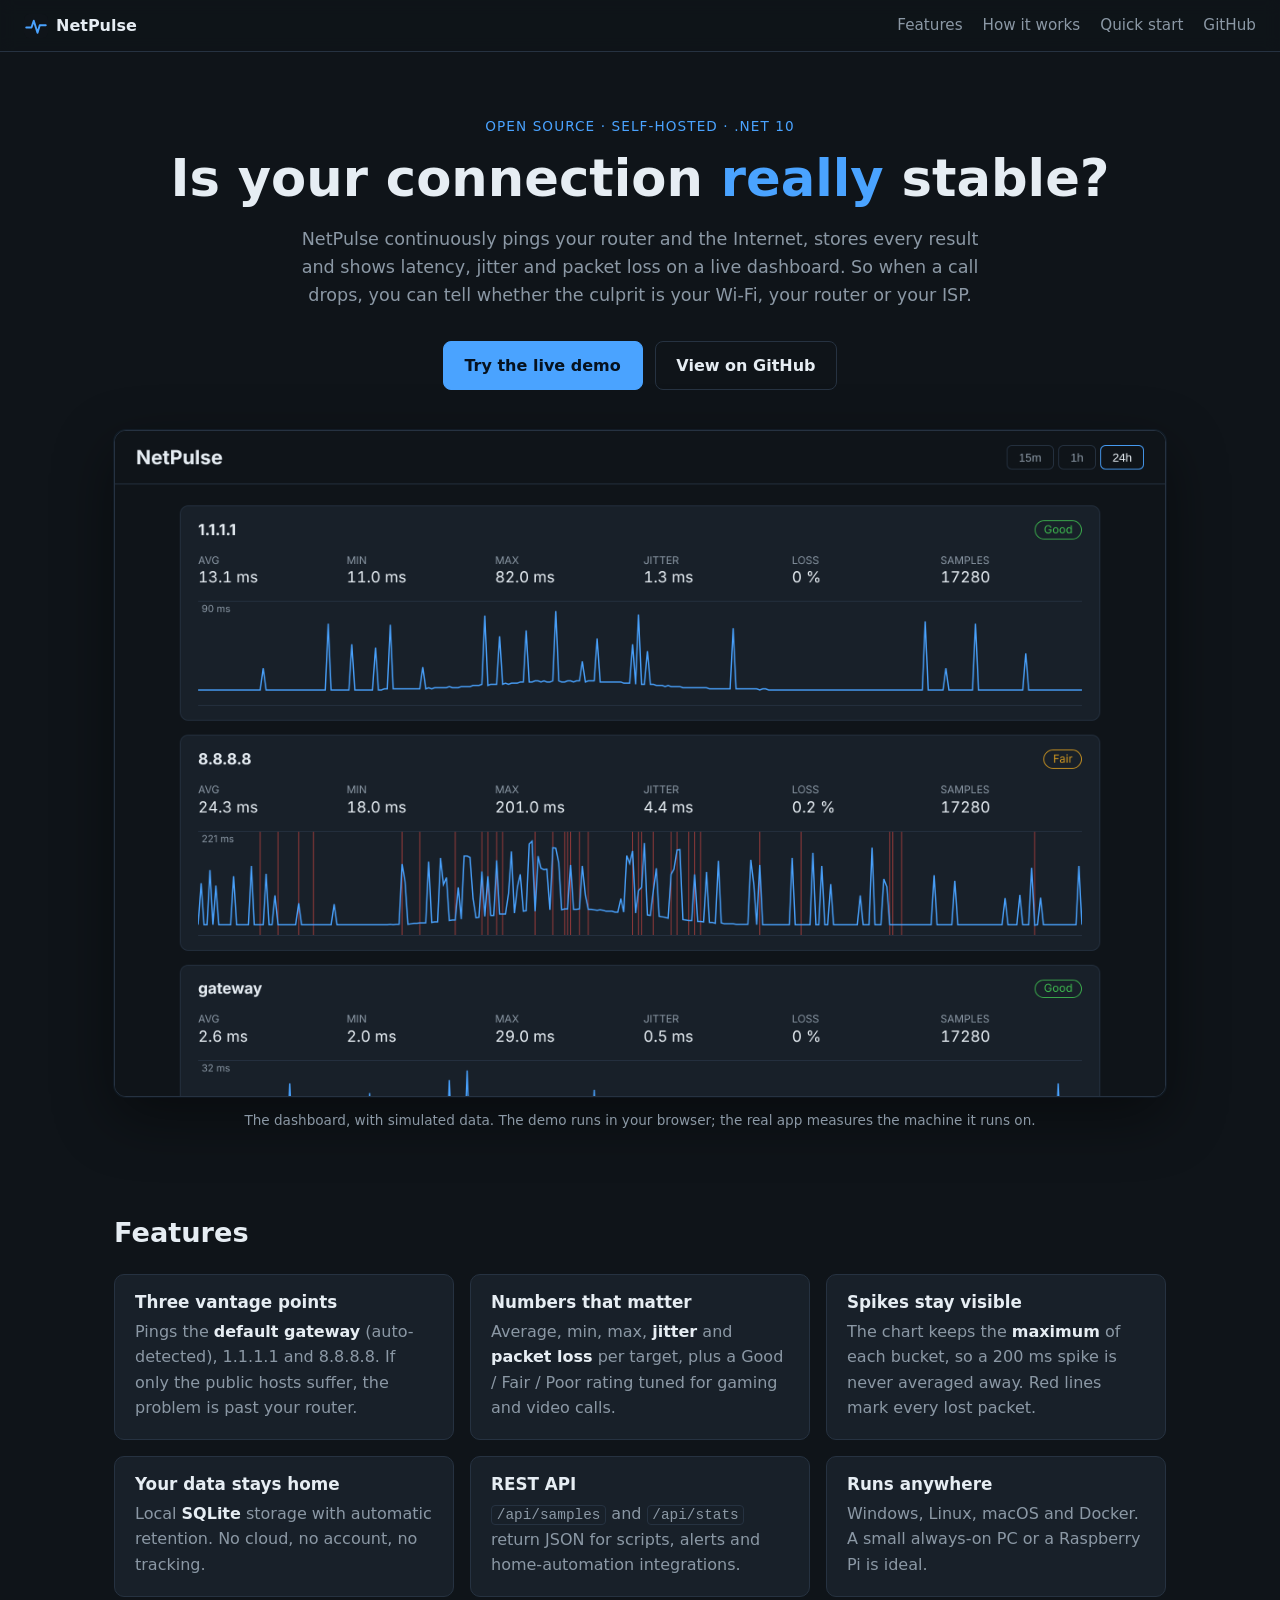
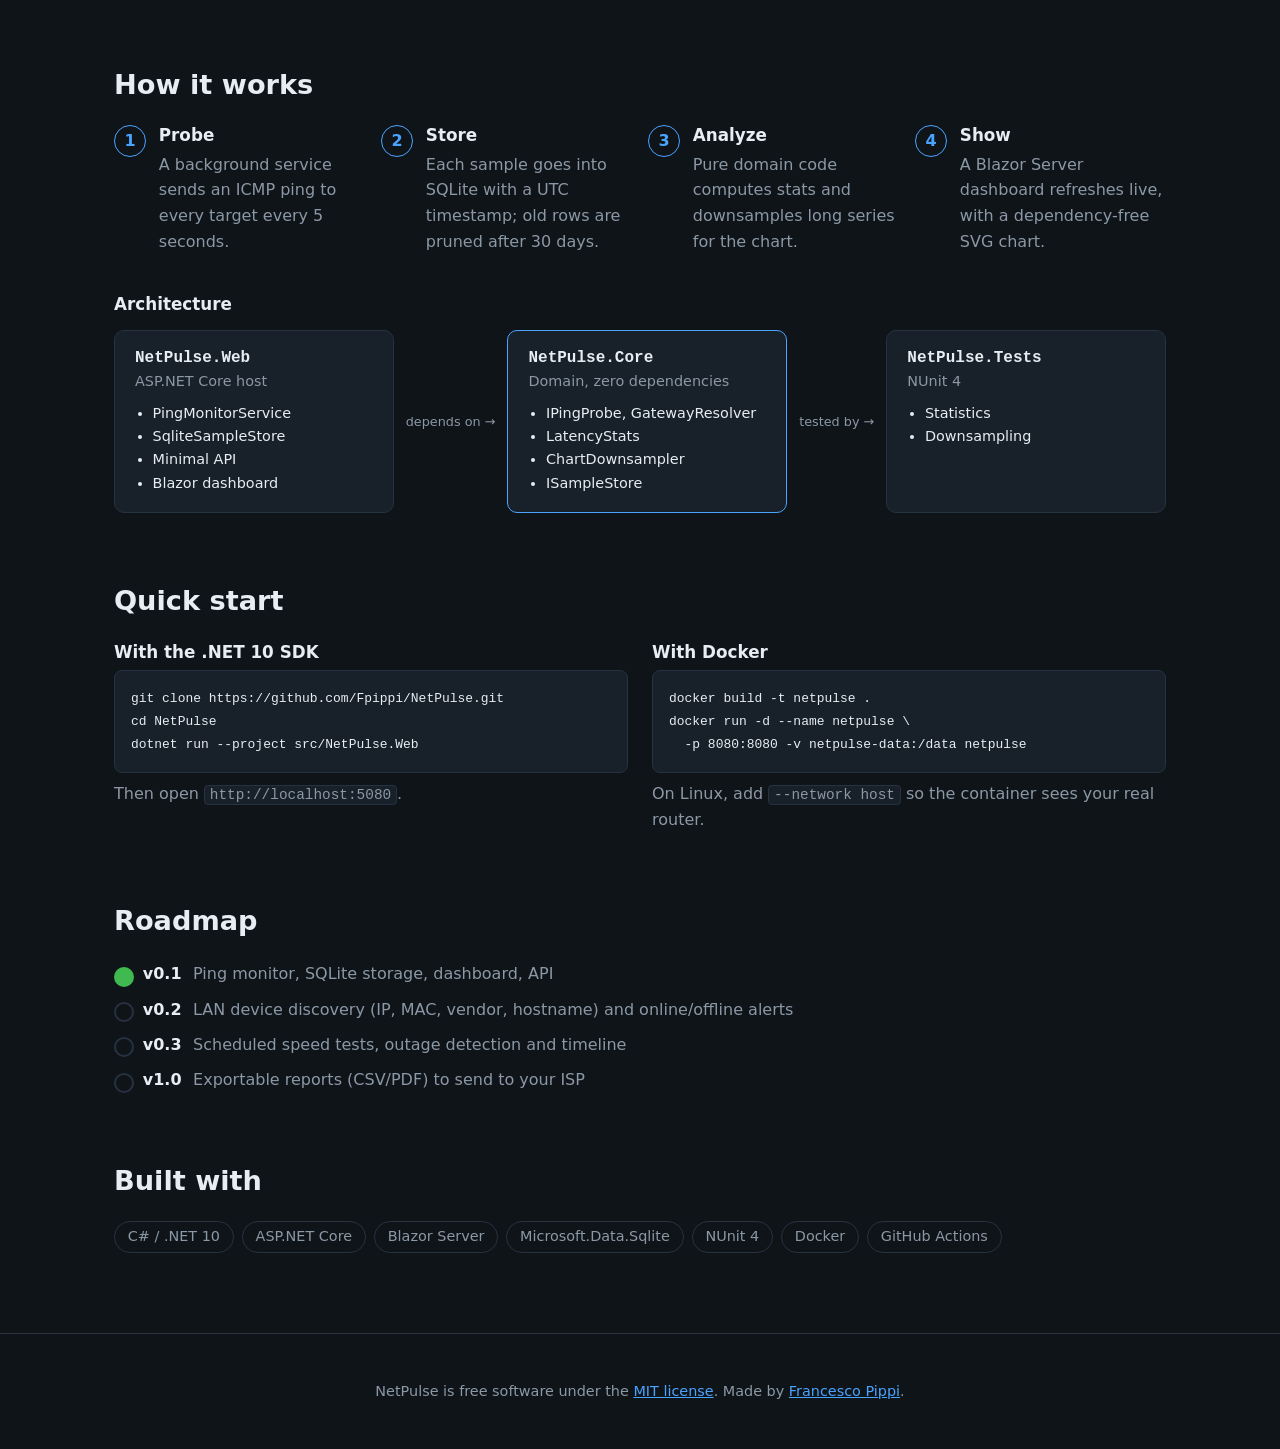
==== docs/index.html @ 92c5c37e "docs: add GitHub Pages project page with interactive demo Static landing page (features, architectur" ====
<!doctype html>
<html lang="en">
<head>
  <meta charset="utf-8">
  <meta name="viewport" content="width=device-width, initial-scale=1">
  <title>NetPulse</title>
  <meta name="description" content="Free, open-source, self-hosted network quality monitor: latency, jitter and packet loss on a live dashboard. Built with C# / .NET 10 and Blazor.">
  <meta property="og:title" content="NetPulse: is your connection really stable?">
  <meta property="og:description" content="Self-hosted monitor that pings your router and the Internet and shows latency, jitter and packet loss on a live dashboard.">
  <meta property="og:image" content="dashboard.png">
  <link rel="icon" href="favicon.svg" type="image/svg+xml">
  <link rel="stylesheet" href="site.css">
</head>
<body>
  <header class="nav">
    <a class="brand" href="./"><img src="favicon.svg" alt="" width="24" height="24"> NetPulse</a>
    <nav>
      <a href="#features">Features</a>
      <a href="#how">How it works</a>
      <a href="#start">Quick start</a>
      <a href="https://github.com/Fpippi/NetPulse">GitHub</a>
    </nav>
  </header>

  <main>
    <section class="hero">
      <p class="eyebrow">Open source · Self-hosted · .NET 10</p>
      <h1>Is your connection <em>really</em> stable?</h1>
      <p class="lead">
        NetPulse continuously pings your router and the Internet, stores every result and shows
        latency, jitter and packet loss on a live dashboard. So when a call drops, you can tell
        whether the culprit is your Wi-Fi, your router or your ISP.
      </p>
      <div class="cta">
        <a class="btn primary" href="demo.html">Try the live demo</a>
        <a class="btn" href="https://github.com/Fpippi/NetPulse">View on GitHub</a>
      </div>
      <a class="shot" href="demo.html" aria-label="Open the interactive demo">
        <img src="dashboard.png" width="1200" height="760"
             alt="NetPulse dashboard: one card per target with average, min, max, jitter, packet loss and a 24-hour latency chart">
      </a>
      <p class="caption">The dashboard, with simulated data. The demo runs in your browser; the real app measures the machine it runs on.</p>
    </section>

    <section id="features">
      <h2>Features</h2>
      <div class="grid">
        <article>
          <h3>Three vantage points</h3>
          <p>Pings the <strong>default gateway</strong> (auto-detected), 1.1.1.1 and 8.8.8.8. If only the
             public hosts suffer, the problem is past your router.</p>
        </article>
        <article>
          <h3>Numbers that matter</h3>
          <p>Average, min, max, <strong>jitter</strong> and <strong>packet loss</strong> per target, plus a
             Good / Fair / Poor rating tuned for gaming and video calls.</p>
        </article>
        <article>
          <h3>Spikes stay visible</h3>
          <p>The chart keeps the <strong>maximum</strong> of each bucket, so a 200 ms spike is never averaged
             away. Red lines mark every lost packet.</p>
        </article>
        <article>
          <h3>Your data stays home</h3>
          <p>Local <strong>SQLite</strong> storage with automatic retention. No cloud, no account, no tracking.</p>
        </article>
        <article>
          <h3>REST API</h3>
          <p><code>/api/samples</code> and <code>/api/stats</code> return JSON for scripts, alerts and
             home-automation integrations.</p>
        </article>
        <article>
          <h3>Runs anywhere</h3>
          <p>Windows, Linux, macOS and Docker. A small always-on PC or a Raspberry Pi is ideal.</p>
        </article>
      </div>
    </section>

    <section id="how">
      <h2>How it works</h2>
      <ol class="flow">
        <li><span>1</span><div><h3>Probe</h3><p>A background service sends an ICMP ping to every target every 5 seconds.</p></div></li>
        <li><span>2</span><div><h3>Store</h3><p>Each sample goes into SQLite with a UTC timestamp; old rows are pruned after 30 days.</p></div></li>
        <li><span>3</span><div><h3>Analyze</h3><p>Pure domain code computes stats and downsamples long series for the chart.</p></div></li>
        <li><span>4</span><div><h3>Show</h3><p>A Blazor Server dashboard refreshes live, with a dependency-free SVG chart.</p></div></li>
      </ol>

      <h3 class="sub">Architecture</h3>
      <div class="arch">
        <div class="box">
          <h4>NetPulse.Web</h4>
          <p>ASP.NET Core host</p>
          <ul>
            <li>PingMonitorService</li>
            <li>SqliteSampleStore</li>
            <li>Minimal API</li>
            <li>Blazor dashboard</li>
          </ul>
        </div>
        <div class="arrow" aria-hidden="true">depends on</div>
        <div class="box core">
          <h4>NetPulse.Core</h4>
          <p>Domain, zero dependencies</p>
          <ul>
            <li>IPingProbe, GatewayResolver</li>
            <li>LatencyStats</li>
            <li>ChartDownsampler</li>
            <li>ISampleStore</li>
          </ul>
        </div>
        <div class="arrow" aria-hidden="true">tested by</div>
        <div class="box">
          <h4>NetPulse.Tests</h4>
          <p>NUnit 4</p>
          <ul>
            <li>Statistics</li>
            <li>Downsampling</li>
          </ul>
        </div>
      </div>
    </section>

    <section id="start">
      <h2>Quick start</h2>
      <div class="two">
        <div>
          <h3>With the .NET 10 SDK</h3>
<pre><code>git clone https://github.com/Fpippi/NetPulse.git
cd NetPulse
dotnet run --project src/NetPulse.Web</code></pre>
          <p>Then open <code>http://localhost:5080</code>.</p>
        </div>
        <div>
          <h3>With Docker</h3>
<pre><code>docker build -t netpulse .
docker run -d --name netpulse \
  -p 8080:8080 -v netpulse-data:/data netpulse</code></pre>
          <p>On Linux, add <code>--network host</code> so the container sees your real router.</p>
        </div>
      </div>
    </section>

    <section id="roadmap">
      <h2>Roadmap</h2>
      <ul class="roadmap">
        <li class="done"><strong>v0.1</strong> Ping monitor, SQLite storage, dashboard, API</li>
        <li><strong>v0.2</strong> LAN device discovery (IP, MAC, vendor, hostname) and online/offline alerts</li>
        <li><strong>v0.3</strong> Scheduled speed tests, outage detection and timeline</li>
        <li><strong>v1.0</strong> Exportable reports (CSV/PDF) to send to your ISP</li>
      </ul>
    </section>

    <section class="stack">
      <h2>Built with</h2>
      <p class="tags">
        <span>C# / .NET 10</span><span>ASP.NET Core</span><span>Blazor Server</span>
        <span>Microsoft.Data.Sqlite</span><span>NUnit 4</span><span>Docker</span><span>GitHub Actions</span>
      </p>
    </section>
  </main>

  <footer>
    <p>NetPulse is free software under the <a href="https://github.com/Fpippi/NetPulse/blob/main/LICENSE">MIT license</a>.
       Made by <a href="https://github.com/Fpippi">Francesco Pippi</a>.</p>
  </footer>
</body>
</html>
---- docs/site.css ----
/* Project page styles. Same palette as the dashboard (src/NetPulse.Web/wwwroot/app.css). */
:root {
    --bg: #0f1419;
    --card: #182029;
    --border: #263241;
    --text: #e6edf3;
    --muted: #8b98a5;
    --accent: #4aa3ff;
    --good: #3fb950;
    color-scheme: dark;
}

* { box-sizing: border-box; }

html { scroll-behavior: smooth; }

body {
    margin: 0;
    font-family: system-ui, -apple-system, "Segoe UI", Roboto, sans-serif;
    line-height: 1.6;
    background: var(--bg);
    color: var(--text);
}

a { color: var(--accent); }

code, pre { font-family: ui-monospace, "Cascadia Code", Consolas, monospace; font-size: .9em; }
code { background: var(--card); border: 1px solid var(--border); border-radius: 4px; padding: .05rem .3rem; }

.nav {
    position: sticky; top: 0; z-index: 1;
    display: flex; align-items: center; justify-content: space-between; gap: 1rem;
    padding: .8rem 1.5rem;
    background: rgba(15, 20, 25, .9);
    backdrop-filter: blur(8px);
    border-bottom: 1px solid var(--border);
}

.brand { display: flex; align-items: center; gap: .5rem; color: var(--text); font-weight: 700; text-decoration: none; }
.nav nav { display: flex; gap: 1.25rem; }
.nav nav a { color: var(--muted); text-decoration: none; font-size: .95rem; }
.nav nav a:hover { color: var(--text); }

main { max-width: 1100px; margin: 0 auto; padding: 0 1.5rem; }

section { padding: 3.5rem 0 1rem; }

h1, h2, h3, h4 { line-height: 1.2; }
h2 { font-size: 1.7rem; margin: 0 0 1.5rem; }
h3 { font-size: 1.05rem; margin: 0 0 .4rem; }

.hero { text-align: center; padding-top: 4rem; }
.eyebrow { color: var(--accent); font-size: .85rem; letter-spacing: .08em; text-transform: uppercase; margin: 0; }
.hero h1 { font-size: clamp(2rem, 5vw, 3.2rem); margin: .6rem 0 1rem; }
.hero h1 em { font-style: normal; color: var(--accent); }
.lead { max-width: 680px; margin: 0 auto; color: var(--muted); font-size: 1.1rem; }

.cta { display: flex; flex-wrap: wrap; gap: .75rem; justify-content: center; margin: 2rem 0 2.5rem; }
.btn {
    display: inline-block; padding: .65rem 1.3rem; border-radius: 8px;
    border: 1px solid var(--border); color: var(--text); text-decoration: none; font-weight: 600;
}
.btn:hover { border-color: var(--accent); }
.btn.primary { background: var(--accent); border-color: var(--accent); color: #06121f; }
.btn.primary:hover { filter: brightness(1.1); }

.shot { display: block; }
.shot img {
    display: block; width: 100%; height: auto;
    border: 1px solid var(--border); border-radius: 12px;
    box-shadow: 0 20px 60px rgba(0, 0, 0, .45), 0 0 0 1px rgba(74, 163, 255, .08);
    transition: transform .2s;
}
.shot:hover img { transform: translateY(-3px); }
.caption { color: var(--muted); font-size: .85rem; margin-top: .8rem; }

.grid { display: grid; grid-template-columns: repeat(auto-fit, minmax(280px, 1fr)); gap: 1rem; }
.grid article, .box {
    background: var(--card); border: 1px solid var(--border); border-radius: 10px; padding: 1.1rem 1.25rem;
}
.grid p { margin: 0; color: var(--muted); }
.grid strong { color: var(--text); font-weight: 600; }

.flow { list-style: none; padding: 0; margin: 0; display: grid; grid-template-columns: repeat(auto-fit, minmax(230px, 1fr)); gap: 1rem; }
.flow li { display: flex; gap: .8rem; }
.flow span {
    flex: none; width: 2rem; height: 2rem; border-radius: 50%;
    display: grid; place-items: center; font-weight: 700;
    border: 1px solid var(--accent); color: var(--accent);
}
.flow p { margin: 0; color: var(--muted); }

.sub { margin-top: 2.5rem; margin-bottom: 1rem; }
.arch { display: flex; align-items: stretch; gap: .75rem; }
.box { flex: 1; }
.box h4 { margin: 0; font-family: ui-monospace, Consolas, monospace; }
.box p { margin: .1rem 0 .6rem; color: var(--muted); font-size: .9rem; }
.box ul { margin: 0; padding-left: 1.1rem; font-size: .9rem; }
.box.core { border-color: var(--accent); }
.arrow {
    align-self: center; color: var(--muted); font-size: .8rem; white-space: nowrap;
}
.arrow::after { content: " →"; }

.two { display: grid; grid-template-columns: repeat(auto-fit, minmax(300px, 1fr)); gap: 1.5rem; }
pre {
    background: var(--card); border: 1px solid var(--border); border-radius: 8px;
    padding: 1rem; overflow-x: auto; margin: .5rem 0;
}
pre code { background: none; border: 0; padding: 0; }
.two p { color: var(--muted); margin: .4rem 0 0; }

.roadmap { list-style: none; padding: 0; margin: 0; display: grid; gap: .6rem; }
.roadmap li { padding-left: 1.8rem; position: relative; color: var(--muted); }
.roadmap li strong { color: var(--text); margin-right: .4rem; }
.roadmap li::before {
    content: ""; position: absolute; left: 0; top: .35rem;
    width: 1rem; height: 1rem; border-radius: 50%; border: 2px solid var(--border);
}
.roadmap li.done::before { background: var(--good); border-color: var(--good); }

.tags { display: flex; flex-wrap: wrap; gap: .5rem; margin: 0; }
.tags span { border: 1px solid var(--border); border-radius: 999px; padding: .2rem .8rem; font-size: .9rem; color: var(--muted); }

footer {
    margin-top: 4rem; padding: 2rem 1.5rem; text-align: center;
    color: var(--muted); font-size: .9rem; border-top: 1px solid var(--border);
}

@media (max-width: 720px) {
    .nav { padding: .8rem 1rem; }
    .nav nav a:not(:last-child) { display: none; }
    main { padding: 0 1rem; }
    .arch { flex-direction: column; }
    .arrow { text-align: center; }
    .arrow::after { content: " ↓"; }
}
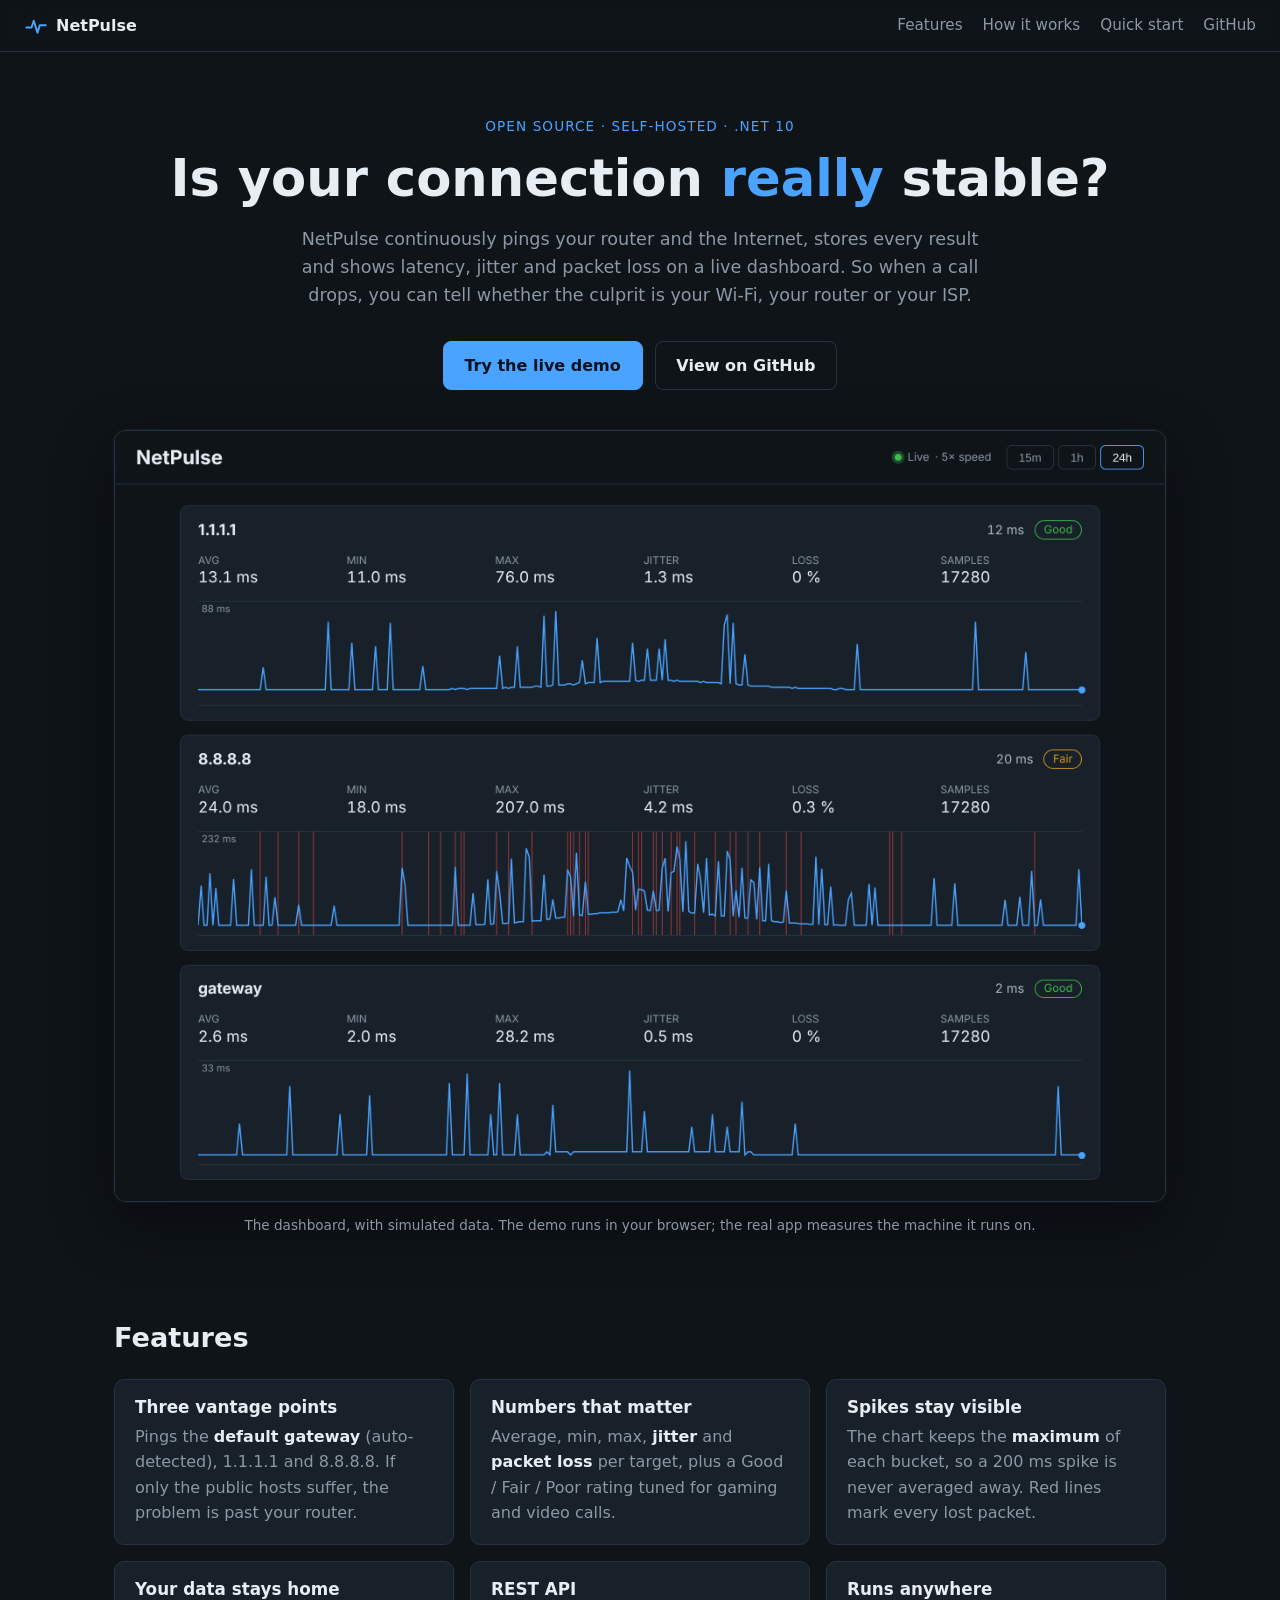
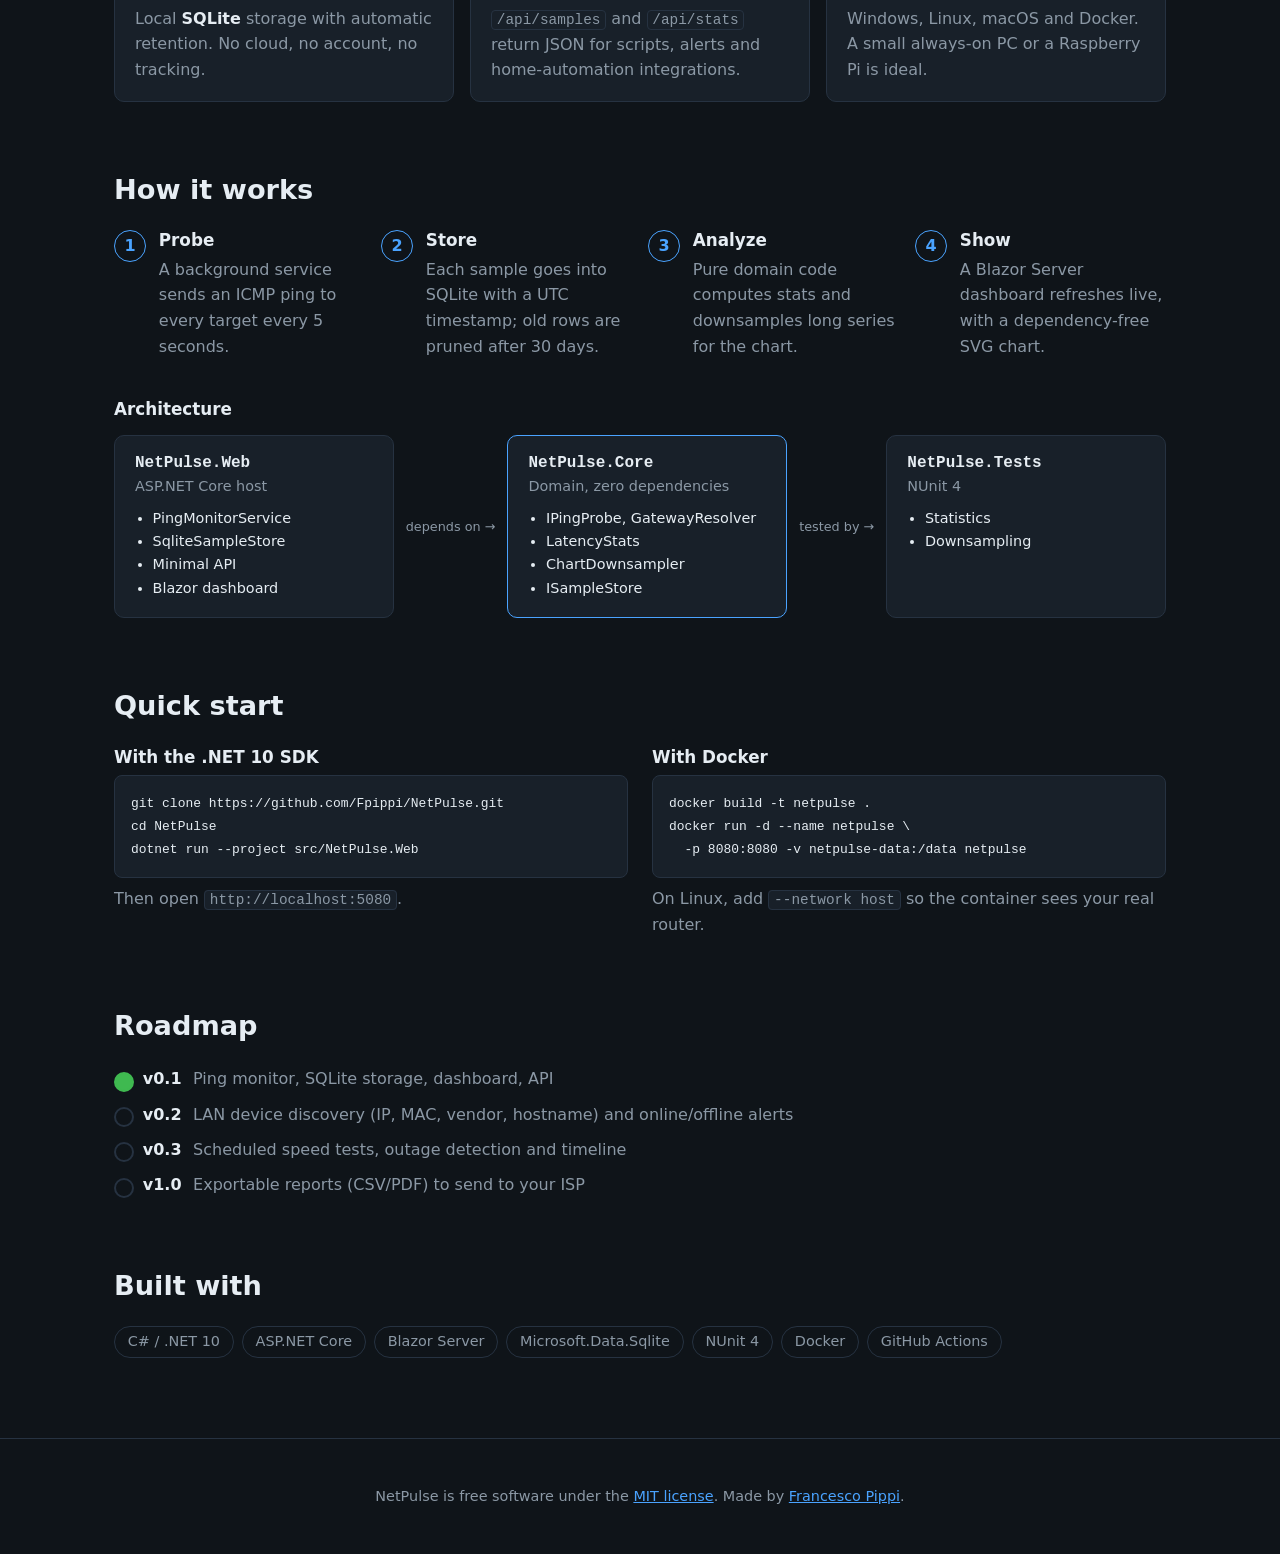
==== commit a192239e: "docs: show the whole dashboard in the demo GIF and screenshot Record the GIF and the project page sc" ====
--- a/docs/index.html
+++ b/docs/index.html
@@ -36,7 +36,7 @@
         <a class="btn" href="https://github.com/Fpippi/NetPulse">View on GitHub</a>
       </div>
       <a class="shot" href="demo.html" aria-label="Open the interactive demo">
-        <img src="dashboard.png" width="1200" height="760"
+        <img src="dashboard.png" width="1200" height="880"
              alt="NetPulse dashboard: one card per target with average, min, max, jitter, packet loss and a 24-hour latency chart">
       </a>
       <p class="caption">The dashboard, with simulated data. The demo runs in your browser; the real app measures the machine it runs on.</p>
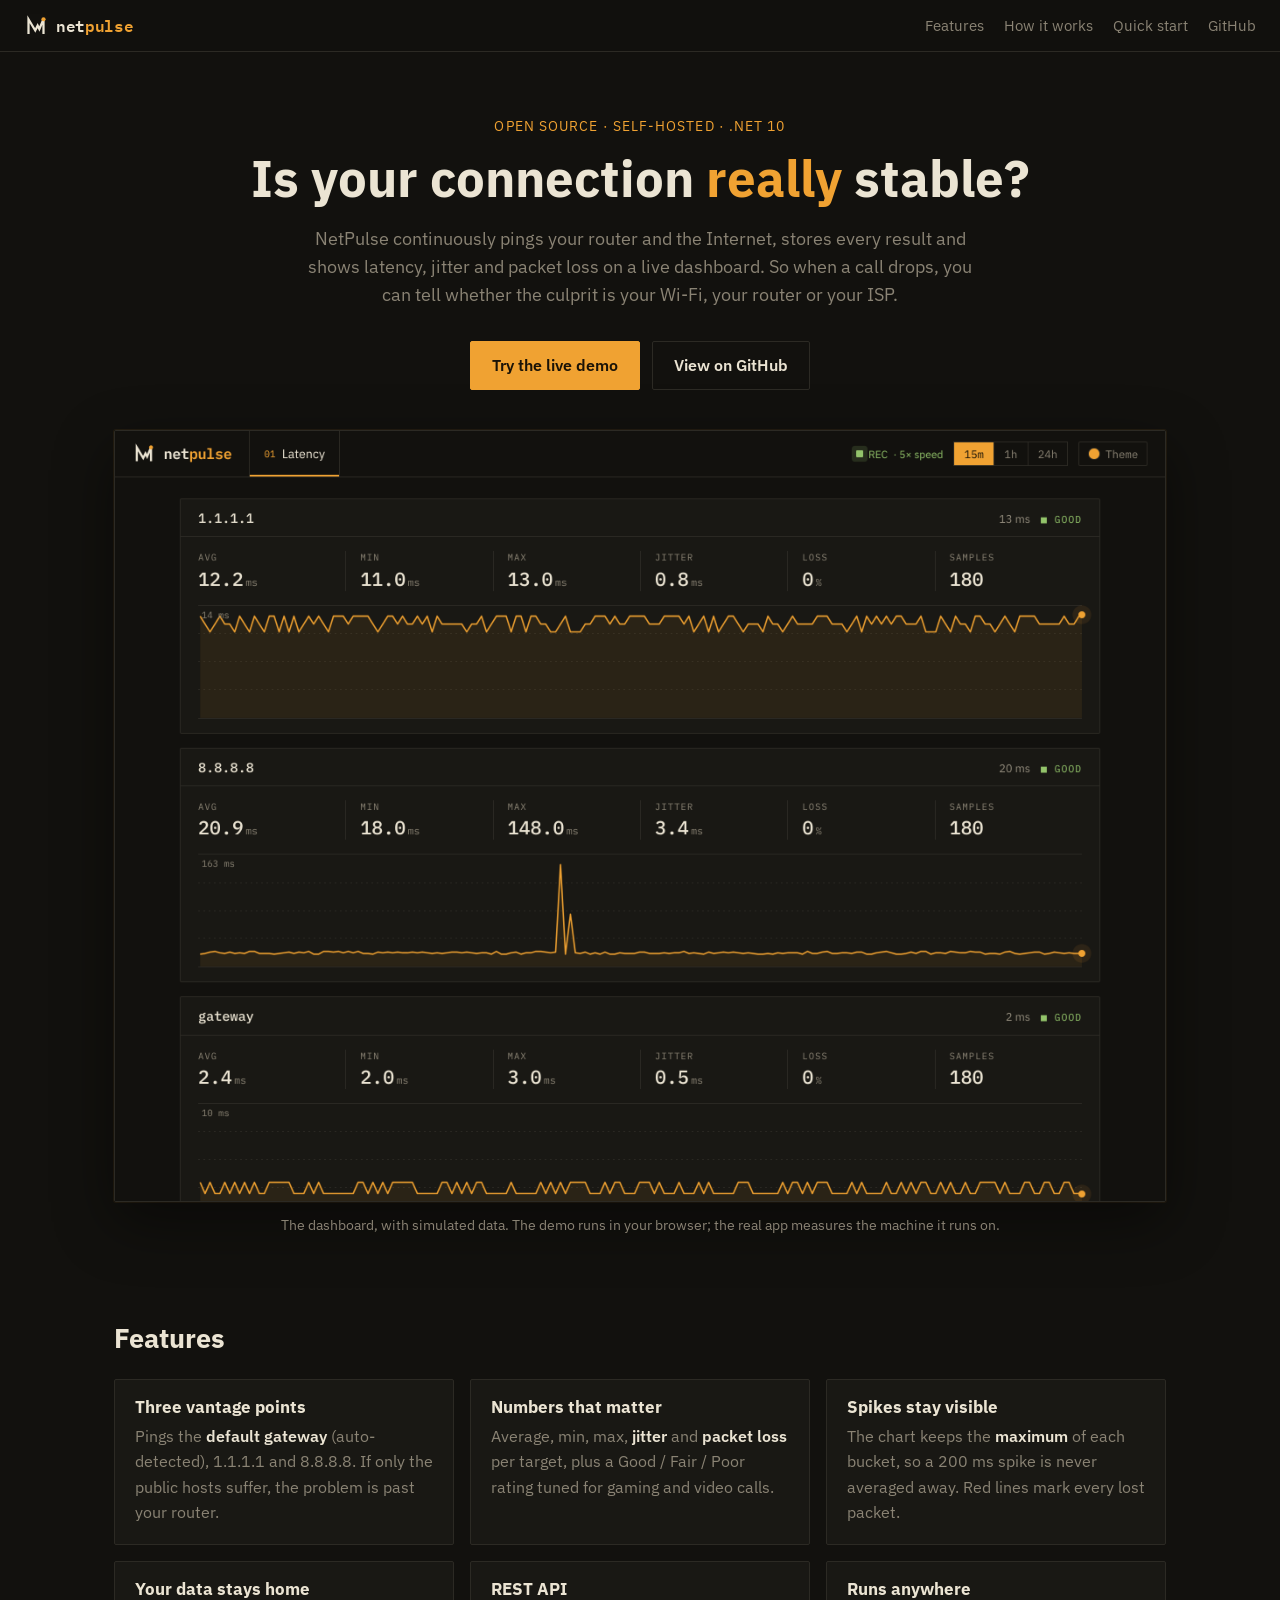
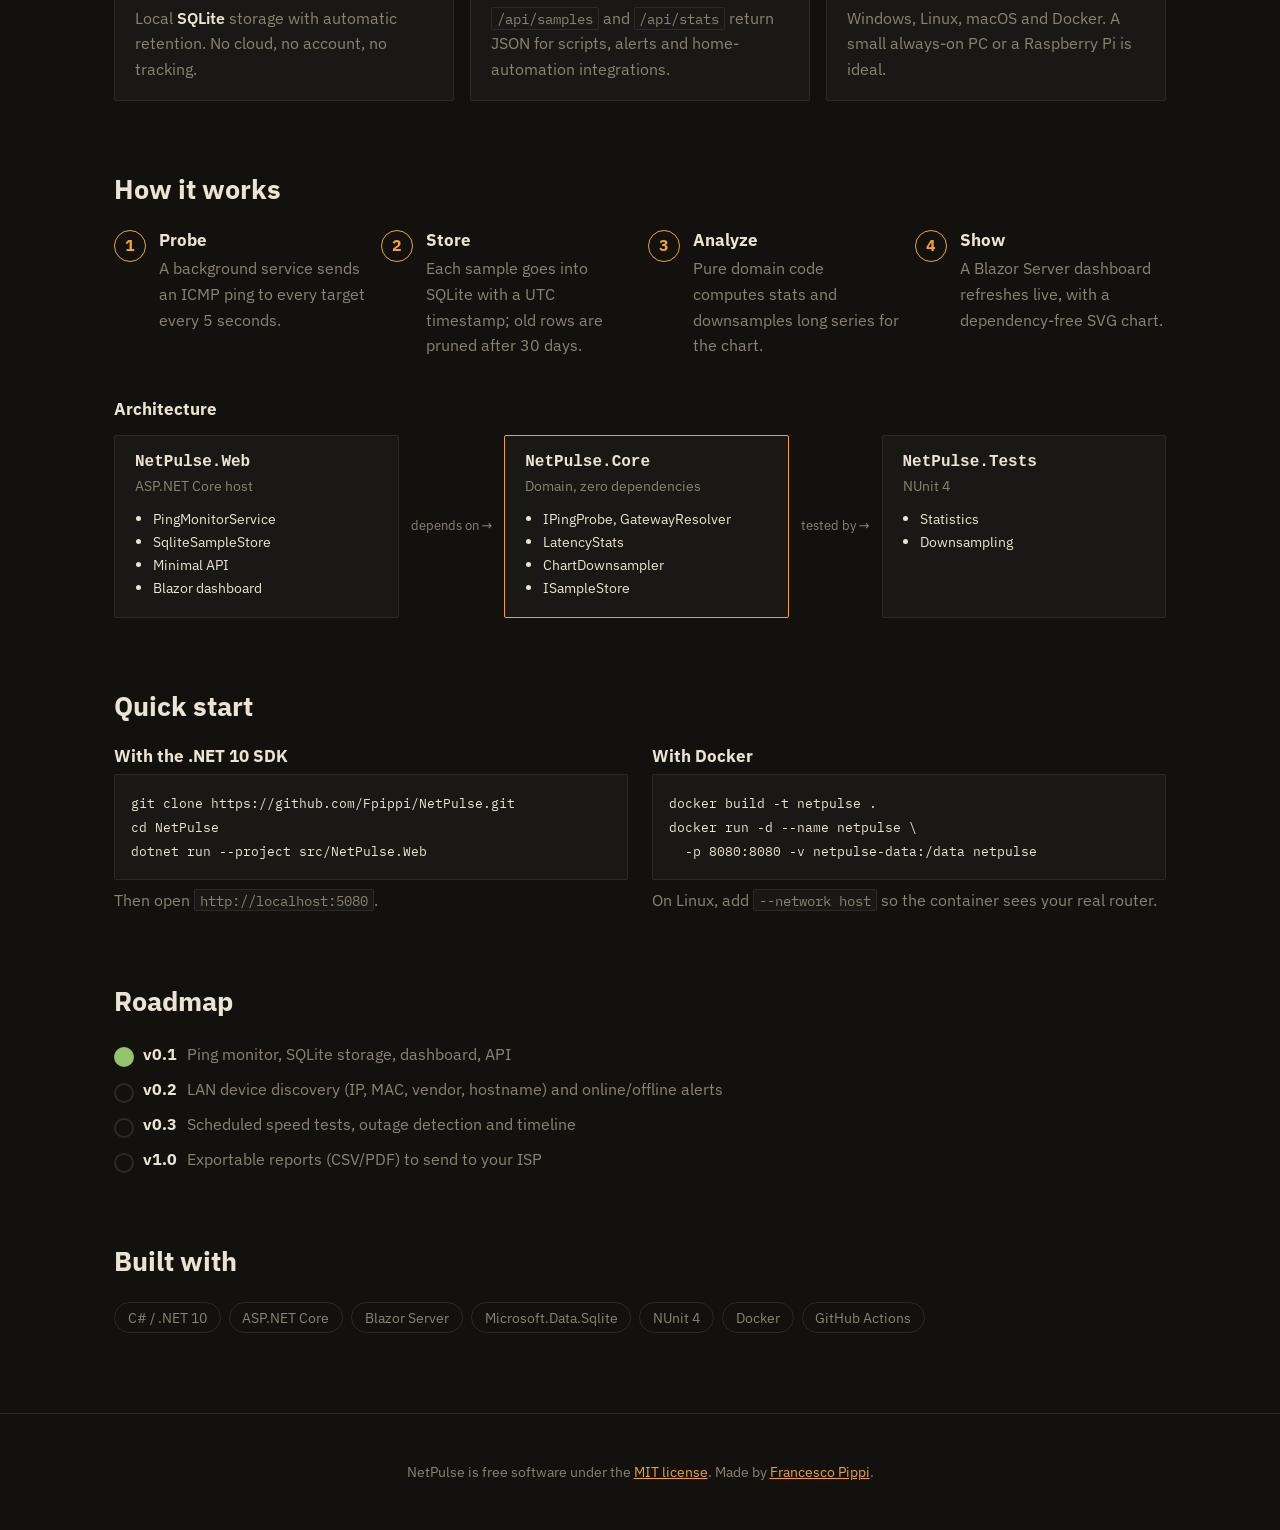
==== commit 4d80f0b6: "docs: new brand and theme picker on the project page and demo The static demo shares the dashboard s" ====
--- a/docs/index.html
+++ b/docs/index.html
@@ -13,7 +13,7 @@
 </head>
 <body>
   <header class="nav">
-    <a class="brand" href="./"><img src="favicon.svg" alt="" width="24" height="24"> NetPulse</a>
+    <a class="brand" href="./"><img src="favicon.svg" alt="" width="24" height="24"> <span>net<em>pulse</em></span></a>
     <nav>
       <a href="#features">Features</a>
       <a href="#how">How it works</a>
--- a/docs/site.css
+++ b/docs/site.css
@@ -1,12 +1,18 @@
-/* Project page styles. Same palette as the dashboard (src/NetPulse.Web/wwwroot/app.css). */
+/* Project page styles. Same palette and fonts as the dashboard dark theme (src/NetPulse.Web/wwwroot/themes.css). */
+@font-face { font-family: "Plex Sans"; src: url("fonts/plex-sans-var.woff2") format("woff2"); font-weight: 100 700; font-display: swap; }
+@font-face { font-family: "Plex Mono"; src: url("fonts/plex-mono-400.woff2") format("woff2"); font-weight: 400; font-display: swap; }
+@font-face { font-family: "Plex Mono"; src: url("fonts/plex-mono-600.woff2") format("woff2"); font-weight: 600; font-display: swap; }
+
 :root {
-    --bg: #0f1419;
-    --card: #182029;
-    --border: #263241;
-    --text: #e6edf3;
-    --muted: #8b98a5;
-    --accent: #4aa3ff;
-    --good: #3fb950;
+    --bg: #12110e;
+    --card: #191814;
+    --border: #2c2a24;
+    --text: #ebe4d3;
+    --muted: #8a8374;
+    --accent: #f0a232;
+    --good: #93c46b;
+    --sans: "Plex Sans", system-ui, -apple-system, "Segoe UI", sans-serif;
+    --mono: "Plex Mono", ui-monospace, Consolas, monospace;
     color-scheme: dark;
 }
 
@@ -16,7 +22,7 @@
 
 body {
     margin: 0;
-    font-family: system-ui, -apple-system, "Segoe UI", Roboto, sans-serif;
+    font-family: var(--sans);
     line-height: 1.6;
     background: var(--bg);
     color: var(--text);
@@ -24,19 +30,20 @@
 
 a { color: var(--accent); }
 
-code, pre { font-family: ui-monospace, "Cascadia Code", Consolas, monospace; font-size: .9em; }
-code { background: var(--card); border: 1px solid var(--border); border-radius: 4px; padding: .05rem .3rem; }
+code, pre { font-family: var(--mono); font-size: .9em; }
+code { background: var(--card); border: 1px solid var(--border); border-radius: 2px; padding: .05rem .3rem; }
 
 .nav {
     position: sticky; top: 0; z-index: 1;
     display: flex; align-items: center; justify-content: space-between; gap: 1rem;
     padding: .8rem 1.5rem;
-    background: rgba(15, 20, 25, .9);
+    background: rgba(18, 17, 14, .92);
     backdrop-filter: blur(8px);
     border-bottom: 1px solid var(--border);
 }
 
-.brand { display: flex; align-items: center; gap: .5rem; color: var(--text); font-weight: 700; text-decoration: none; }
+.brand { display: flex; align-items: center; gap: .5rem; color: var(--text); font-family: var(--mono); font-weight: 600; letter-spacing: -.02em; text-decoration: none; }
+.brand em { font-style: normal; color: var(--accent); }
 .nav nav { display: flex; gap: 1.25rem; }
 .nav nav a { color: var(--muted); text-decoration: none; font-size: .95rem; }
 .nav nav a:hover { color: var(--text); }
@@ -57,18 +64,18 @@
 
 .cta { display: flex; flex-wrap: wrap; gap: .75rem; justify-content: center; margin: 2rem 0 2.5rem; }
 .btn {
-    display: inline-block; padding: .65rem 1.3rem; border-radius: 8px;
+    display: inline-block; padding: .65rem 1.3rem; border-radius: 2px;
     border: 1px solid var(--border); color: var(--text); text-decoration: none; font-weight: 600;
 }
 .btn:hover { border-color: var(--accent); }
-.btn.primary { background: var(--accent); border-color: var(--accent); color: #06121f; }
+.btn.primary { background: var(--accent); border-color: var(--accent); color: #1a1307; }
 .btn.primary:hover { filter: brightness(1.1); }
 
 .shot { display: block; }
 .shot img {
     display: block; width: 100%; height: auto;
-    border: 1px solid var(--border); border-radius: 12px;
-    box-shadow: 0 20px 60px rgba(0, 0, 0, .45), 0 0 0 1px rgba(74, 163, 255, .08);
+    border: 1px solid var(--border); border-radius: 2px;
+    box-shadow: 0 20px 60px rgba(0, 0, 0, .45), 0 0 0 1px rgba(240, 162, 50, .08);
     transition: transform .2s;
 }
 .shot:hover img { transform: translateY(-3px); }
@@ -76,7 +83,7 @@
 
 .grid { display: grid; grid-template-columns: repeat(auto-fit, minmax(280px, 1fr)); gap: 1rem; }
 .grid article, .box {
-    background: var(--card); border: 1px solid var(--border); border-radius: 10px; padding: 1.1rem 1.25rem;
+    background: var(--card); border: 1px solid var(--border); border-radius: 2px; padding: 1.1rem 1.25rem;
 }
 .grid p { margin: 0; color: var(--muted); }
 .grid strong { color: var(--text); font-weight: 600; }
@@ -104,7 +111,7 @@
 
 .two { display: grid; grid-template-columns: repeat(auto-fit, minmax(300px, 1fr)); gap: 1.5rem; }
 pre {
-    background: var(--card); border: 1px solid var(--border); border-radius: 8px;
+    background: var(--card); border: 1px solid var(--border); border-radius: 2px;
     padding: 1rem; overflow-x: auto; margin: .5rem 0;
 }
 pre code { background: none; border: 0; padding: 0; }
